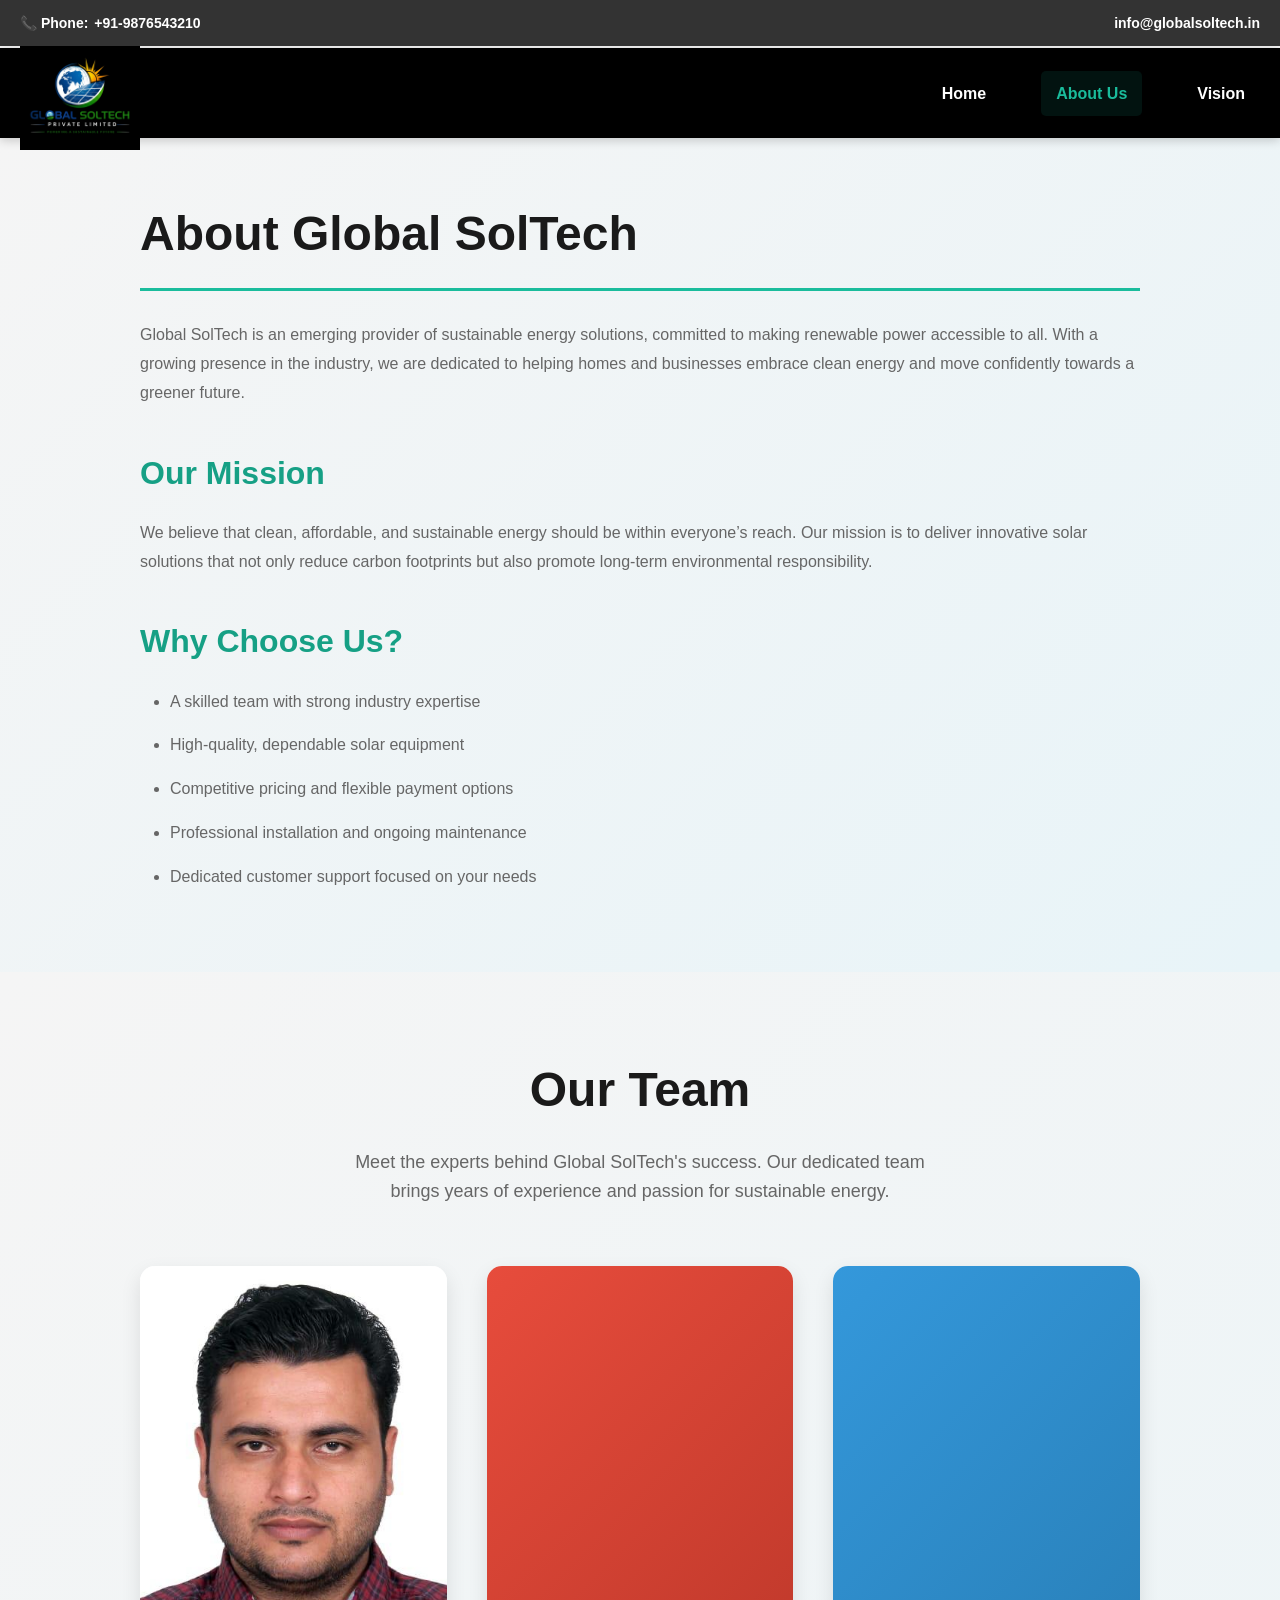
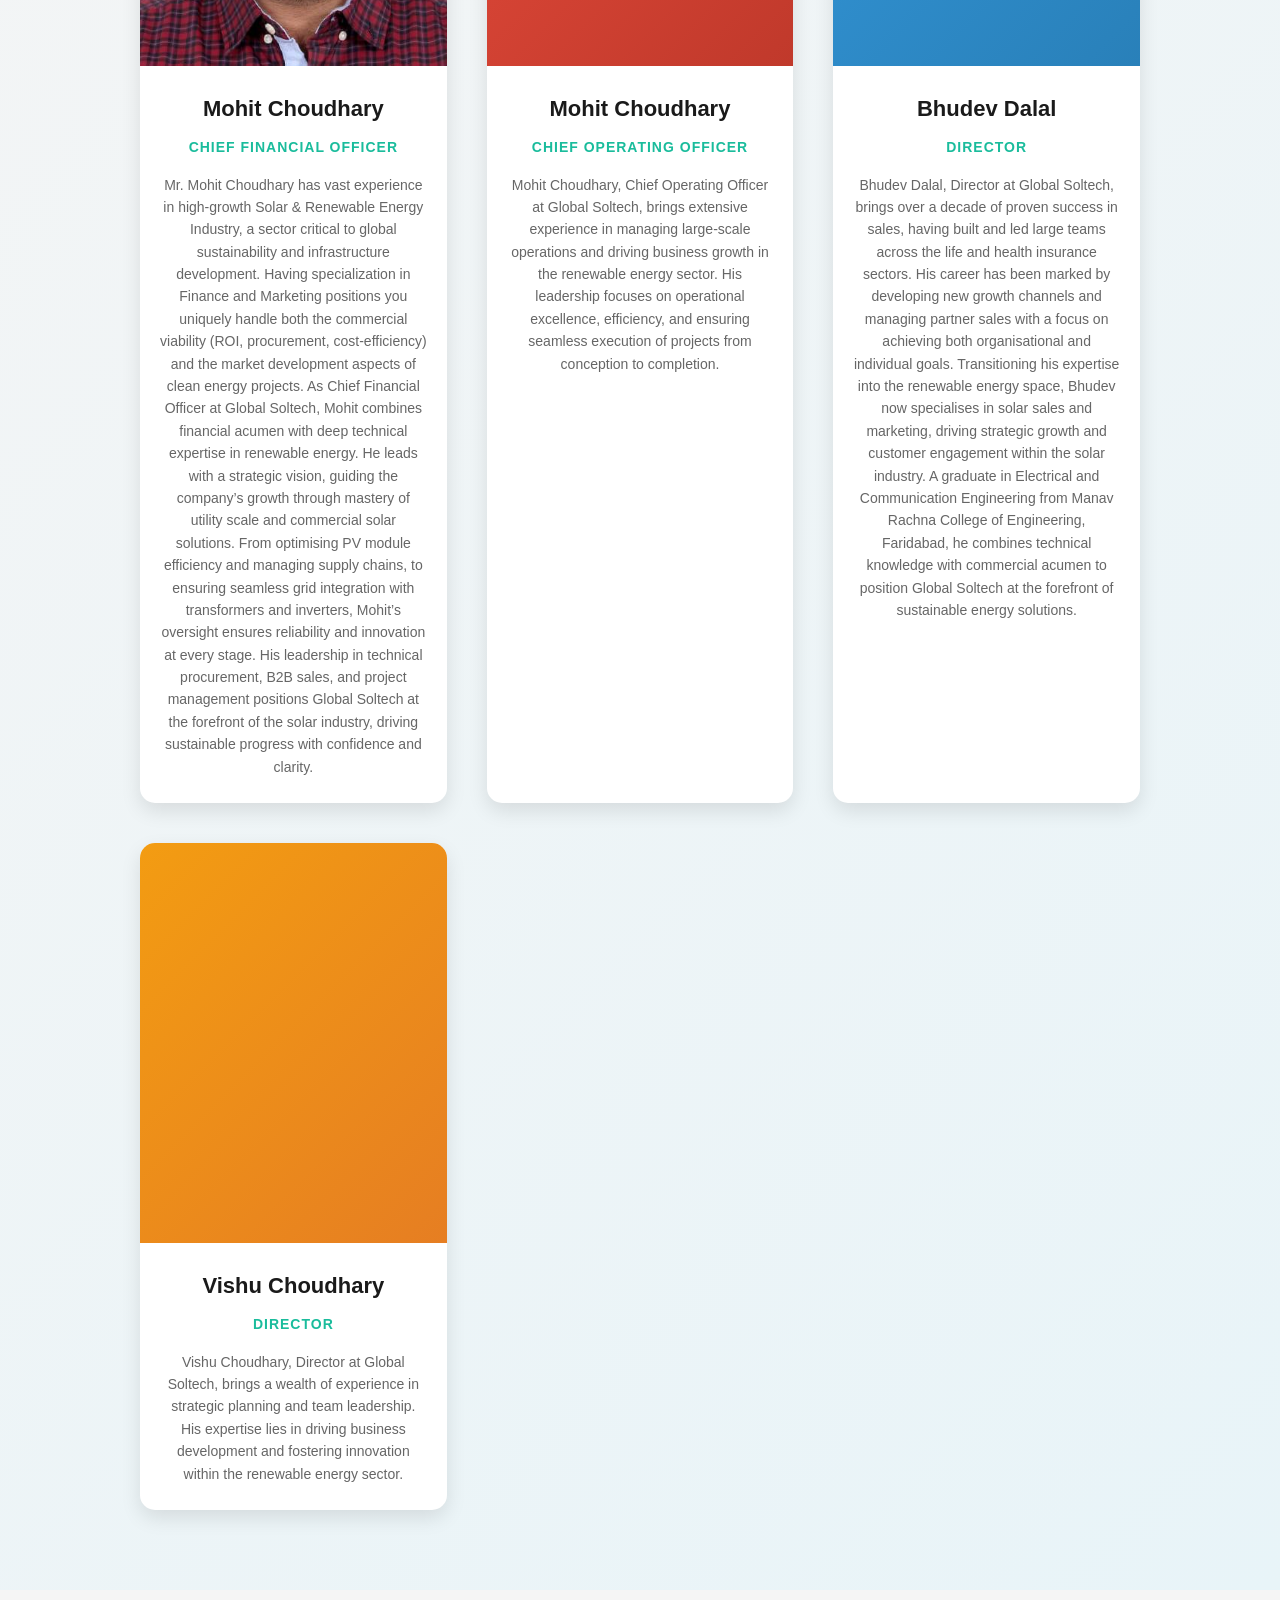
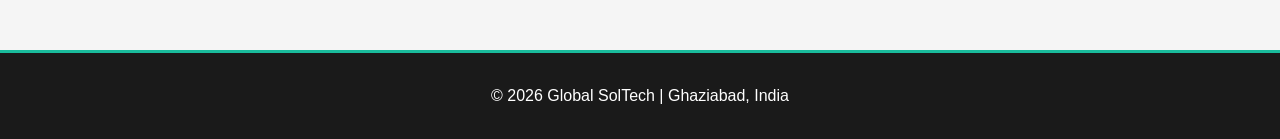
==== about.html @ dafcf991 "new project" ====
<!DOCTYPE html>
<html lang="en">
<head>
  <meta charset="UTF-8">
  <meta name="viewport" content="width=device-width, initial-scale=1.0">
  <title>About Us - Global SolTech</title>
  <link rel="stylesheet" href="style.css">
</head>
<body>
  <div class="top-bar">
    <div class="top-bar-container">
      <div class="top-bar-left">
        <span>📞 Phone: <a href="tel:+919876543210">+91-9876543210</a></span>
      </div>
      <div class="top-bar-right">
        <span><a href="mailto:info@globalsoltech.in">info@globalsoltech.in</a></span>
      </div>
    </div>
  </div>

  <header>
    <div class="header-container">
      <div class="logo">
        <img src="assets/logo.svg" alt="Global SolTech Logo">
      </div>
      <nav>
        <a href="index.html">Home</a>
        <div class="nav-dropdown">
          <a href="about.html" class="active">About Us</a>
          <div class="dropdown-menu">
            <a href="#our-team">Our Team</a>
          </div>
        </div>
        <a href="vision.html">Vision</a>
      </nav>
    </div>
  </header>

  <section class="content-section">
    <div class="container">
      <h1>About Global SolTech</h1>
      <p>Global SolTech is an emerging provider of sustainable energy solutions, committed to making renewable power accessible to all. With a growing presence in the industry, we are dedicated to helping homes and businesses embrace clean energy and move confidently towards a greener future.</p>
      
      <h2>Our Mission</h2>
      <p>We believe that clean, affordable, and sustainable energy should be within everyone’s reach. Our mission is to deliver innovative solar solutions that not only reduce carbon footprints but also promote long‑term environmental responsibility.</p>
      
      <h2>Why Choose Us?</h2>
      <ul>
        <li>A skilled team with strong industry expertise</li>
        <li>High‑quality, dependable solar equipment</li>
        <li>Competitive pricing and flexible payment options</li>
        <li>Professional installation and ongoing maintenance</li>
        <li>Dedicated customer support focused on your needs</li>
      </ul>
    </div>
  </section>

  <section class="team-section" id="our-team">
    <div class="container">
      <h1>Our Team</h1>
      <p class="team-intro">Meet the experts behind Global SolTech's success. Our dedicated team brings years of experience and passion for sustainable energy.</p>
      
      <div class="team-grid">
        <div class="team-card">
          <div class="team-image" style="background-image: url('assets/mohit.jpeg');"></div>
          <h3>Mohit Choudhary</h3>
          <p class="title">Chief Financial Officer</p>
          <p class="description">Mr. Mohit Choudhary has vast experience in high-growth Solar & Renewable Energy Industry, 
            a sector critical to global sustainability and infrastructure development. Having specialization in Finance and Marketing positions you uniquely handle both the commercial viability (ROI, procurement, cost-efficiency) and the market development aspects of clean energy projects. 
            As Chief Financial Officer at Global Soltech, Mohit combines financial acumen with deep technical expertise in renewable energy. He leads with a strategic vision, guiding the company’s growth through mastery of utility scale and commercial solar solutions. From optimising PV module efficiency and managing supply chains, to ensuring seamless grid integration with transformers and inverters, Mohit’s oversight ensures reliability and innovation at every stage. His leadership in technical procurement, B2B sales, and project management positions Global Soltech at the forefront of the solar industry, driving sustainable progress with confidence and clarity.</p>
        </div>

        <div class="team-card">
          <div class="team-image" style="background: linear-gradient(135deg, #e74c3c 0%, #c0392b 100%);"></div>
          <h3>Mohit Choudhary</h3>
          <p class="title">Chief Operating Officer</p>
          <p class="description">Mohit Choudhary, Chief Operating Officer at Global Soltech, brings extensive experience in managing large-scale operations and driving business growth in the renewable energy sector. His leadership focuses on operational excellence, efficiency, and ensuring seamless execution of projects from conception to completion.</p>
        </div>

        <div class="team-card">
          <div class="team-image" style="background: linear-gradient(135deg, #3498db 0%, #2980b9 100%);"></div>
          <h3>Bhudev Dalal</h3>
          <p class="title">Director</p>
          <p class="description">Bhudev Dalal, Director at Global Soltech, brings over a decade of proven success in sales, having built and led large teams across the life and health insurance sectors. His career has been marked by developing new growth channels and managing partner sales with a focus on achieving both organisational and individual goals. Transitioning his expertise into the renewable energy space, Bhudev now specialises in solar sales and marketing, driving strategic growth and customer engagement within the solar industry. A graduate in Electrical and Communication Engineering from Manav Rachna College of Engineering, Faridabad, he combines technical knowledge with commercial acumen to position Global Soltech at the forefront of sustainable energy solutions.</p>
        </div>


        <div class="team-card">
          <div class="team-image" style="background: linear-gradient(135deg, #f39c12 0%, #e67e22 100%);"></div>
          <h3>Vishu Choudhary</h3>
          <p class="title">Director</p>
          <p class="description">Vishu Choudhary, Director at Global Soltech, brings a wealth of experience in strategic planning and team leadership. His expertise lies in driving business development and fostering innovation within the renewable energy sector.</p>
        </div>

        <!-- <div class="team-card">
          <div class="team-image" style="background: linear-gradient(135deg, #9b59b6 0%, #8e44ad 100%);"></div>
          <h3>Vikram Reddy</h3>
          <p class="title">Installation Manager</p>
          <p class="description">Vikram oversees all installation projects with meticulous attention to detail and safety.</p>
        </div>

        <div class="team-card">
          <div class="team-image" style="background: linear-gradient(135deg, #1abc9c 0%, #16a085 100%);"></div>
          <h3>Anjali Desai</h3>
          <p class="title">Senior Sales Executive</p>
          <p class="description">Anjali helps customers find the perfect solar solutions tailored to their needs.</p>
        </div> -->
      </div>
    </div>
  </section>

  <footer>
    <p>© 2026 Global SolTech | Ghaziabad, India</p>
  </footer>
</body>
</html>
---- style.css ----
* {
  margin: 0;
  padding: 0;
  box-sizing: border-box;
}

:root {
  --primary-color: #1abc9c;
  --secondary-color: #16a085;
  --dark-bg: #1a1a1a;
  --light-text: #ffffff;
  --gray-text: #666666;
}

body {
  font-family: 'Segoe UI', Tahoma, Geneva, Verdana, sans-serif;
  line-height: 1.6;
  color: var(--gray-text);
  background: #f5f5f5;
}

/* ===== TOP BAR ===== */
.top-bar {
  background: #333333;
  padding: 12px 0;
  position: sticky;
  top: 0;
  z-index: 1001;
}

.top-bar-container {
  max-width: 1500px;
  margin: 0 auto;
  padding: 0 20px;
  display: flex;
  justify-content: space-between;
  align-items: center;
}

.top-bar-left,
.top-bar-right {
  color: white;
  font-weight: 600;
  font-size: 14px;
}

.top-bar-left span,
.top-bar-right span {
  display: flex;
  align-items: center;
  gap: 6px;
}

.top-bar a {
  color: white;
  text-decoration: none;
  font-weight: 700;
  transition: all 0.3s ease;
}

.top-bar a:hover {
  color: var(--primary-color);
}

/* ===== HEADER & NAVIGATION ===== */
header {
  background: black;
  padding: 10px 0;
  position: sticky;
  top: 48px;
  z-index: 1000;
  box-shadow: 0 2px 10px rgba(0, 0, 0, 0.2);
}

.header-container {
  max-width: 1500px;
  margin: 0 auto;
  display: flex;
  justify-content: space-between;
  align-items: center;
  padding: 0 20px;
  height: 70px;
  gap: 40px;
}

.logo img {
  height: 120px;
  width: auto;
  margin: -15px 0;
}

nav {
  display: flex;
  gap: 40px;
  align-items: center;
}

nav a {
  color: var(--light-text);
  text-decoration: none;
  font-weight: 600;
  font-size: 16px;
  transition: all 0.3s ease;
  padding: 10px 15px;
  border-radius: 5px;
}

nav a:hover,
nav a.active {
  color: var(--primary-color);
  background: rgba(26, 188, 156, 0.1);
}

.nav-dropdown {
  position: relative;
  display: inline-block;
}

.nav-dropdown > a {
  display: inline-block;
  margin: 0;
}

.dropdown-menu {
  display: none;
  position: absolute;
  background-color: var(--dark-bg);
  min-width: 200px;
  box-shadow: 0 8px 16px rgba(0, 0, 0, 0.2);
  padding: 12px 0;
  z-index: 1;
  top: 100%;
  left: 0;
  border-radius: 5px;
  margin-top: 5px;
}

.nav-dropdown:hover .dropdown-menu {
  display: block;
}

.dropdown-menu a {
  color: var(--light-text);
  padding: 12px 20px;
  text-decoration: none;
  display: block;
  transition: all 0.3s ease;
  font-weight: 600;
  font-size: 14px;
}

.dropdown-menu a:hover {
  color: var(--primary-color);
  background: rgba(26, 188, 156, 0.1);
  padding-left: 30px;
}

/* ===== HERO SECTION ===== */
.hero {
  position: relative;
  height: 100vh;
  overflow: hidden;
  display: flex;
  align-items: flex-start;
  justify-content: center;
  padding-top: 80px;
}

.banner-image {
  position: absolute;
  top: 0;
  left: 0;
  width: 100%;
  height: 100%;
  object-fit: cover;
  z-index: 1;
}

.hero-secondary .banner-image {
  position: relative;
  padding-top: 0;
  width: 100%;
  height: auto;
  z-index: 1;
}

.hero::before {
  content: '';
  position: absolute;
  top: 0;
  left: 0;
  width: 100%;
  height: 100%;
  background: rgba(0, 0, 0, 0.4);
  z-index: 2;
}

/* .hero-secondary::before {
  background: none;
  z-index: -1;
}

.hero-secondary {
  height: auto;
  padding: 0;
  align-items: stretch;
} */

.hero-content {
  position: relative;
  z-index: 3;
  text-align: center;
  color: #1abc9c;
  max-width: 1000px;
  padding: 20px;
  opacity: 0;
  transition: opacity 0.8s ease;
}

.hero-content.visible {
  opacity: 1;
}

.hero-content h1 {
  font-size: 72px;
  font-weight: 800;
  margin-bottom: 20px;
  line-height: 1.2;
  color: whitesmoke;
  text-shadow: 2px 2px 4px rgba(0, 0, 0, 0.5);
  animation: fadeInDown 1s ease;
}

.hero-content p {
  font-size: 24px;
  margin-bottom: 30px;
  color: whitesmoke;
  text-shadow: 1px 1px 2px rgba(0, 0, 0, 0.5);
  animation: fadeInUp 1s ease 0.3s both;
}

@keyframes fadeInDown {
  from {
    opacity: 0;
    transform: translateY(-30px);
  }
  to {
    opacity: 1;
    transform: translateY(0);
  }
}

@keyframes fadeInUp {
  from {
    opacity: 0;
    transform: translateY(30px);
  }
  to {
    opacity: 1;
    transform: translateY(0);
  }
}

.services-container {
  display: flex;
  justify-content: center;
  align-items: stretch;
  gap: 30px;
  margin-top: 50px;
  margin-bottom: 30px;
  flex-wrap: wrap;
}

.service-card {
  background: rgba(255, 255, 255, 0.95);
  border-radius: 15px;
  padding: 40px 30px;
  width: 280px;
  text-align: center;
  box-shadow: 0 8px 25px rgba(0, 0, 0, 0.2);
  transition: all 0.4s cubic-bezier(0.4, 0, 0.2, 1);
  opacity: 0;
  animation: slideUp 0.8s ease forwards;
  border: 2px solid transparent;
  position: relative;
  overflow: hidden;
}

.service-card::before {
  content: '';
  position: absolute;
  top: 0;
  left: -100%;
  width: 100%;
  height: 100%;
  background: linear-gradient(90deg, transparent, rgba(26, 188, 156, 0.2), transparent);
  transition: left 0.6s ease;
}

.service-card:hover {
  transform: translateY(-15px) scale(1.05);
  box-shadow: 0 15px 40px rgba(26, 188, 156, 0.3);
  border-color: var(--primary-color);
}

.service-card:hover::before {
  left: 100%;
}

.service-card:nth-child(1) {
  animation-delay: 0.6s;
}

.service-card:nth-child(2) {
  animation-delay: 1.1s;
}

.service-card:nth-child(3) {
  animation-delay: 1.6s;
}

.service-icon {
  font-size: 60px;
  margin-bottom: 20px;
  display: inline-block;
  animation: bounce 2s infinite;
}

.service-card:nth-child(1) .service-icon {
  animation-delay: 0s;
}

.service-card:nth-child(2) .service-icon {
  animation-delay: 0.2s;
}

.service-card:nth-child(3) .service-icon {
  animation-delay: 0.4s;
}

.service-card h3 {
  color: var(--dark-bg);
  font-size: 20px;
  font-weight: 700;
  margin-bottom: 15px;
  transition: color 0.3s ease;
}

.service-card:hover h3 {
  color: var(--primary-color);
}

.service-card p {
  color: var(--gray-text);
  font-size: 14px;
  line-height: 1.6;
  margin: 0;
}

@keyframes slideUp {
  from {
    opacity: 0;
    transform: translateY(50px);
  }
  to {
    opacity: 1;
    transform: translateY(0);
  }
}

@keyframes bounce {
  0%, 100% {
    transform: translateY(0);
  }
  50% {
    transform: translateY(-15px);
  }
}

/* ===== CONTENT SECTION ===== */
.content-section {
  min-height: calc(100vh - 100px);
  padding: 60px 20px;
  background: linear-gradient(135deg, #f5f5f5 0%, #e8f4f8 100%);
}

.container {
  max-width: 1000px;
  margin: 0 auto;
}

.content-section h1 {
  color: var(--dark-bg);
  font-size: 48px;
  margin-bottom: 30px;
  border-bottom: 3px solid var(--primary-color);
  padding-bottom: 15px;
}

.content-section h2 {
  color: var(--secondary-color);
  font-size: 32px;
  margin-top: 40px;
  margin-bottom: 20px;
}

.content-section p {
  font-size: 16px;
  line-height: 1.8;
  margin-bottom: 15px;
  color: var(--gray-text);
}

.content-section ul {
  margin: 20px 0 20px 30px;
}

.content-section li {
  margin: 15px 0;
  font-size: 16px;
  line-height: 1.8;
  color: var(--gray-text);
}

.content-section strong {
  color: var(--secondary-color);
}

/* ===== FOOTER ===== */
footer {
  background: var(--dark-bg);
  color: var(--light-text);
  text-align: center;
  padding: 30px 20px;
  margin-top: 60px;
  border-top: 3px solid var(--primary-color);
}

footer p {
  color: var(--light-text);
  margin: 0;
}

/* ===== TEAM SECTION ===== */
.team-section {
  background: linear-gradient(135deg, #f5f5f5 0%, #e8f4f8 100%);
  padding: 80px 20px;
  min-height: auto;
}

.team-section h1 {
  text-align: center;
  font-size: 48px;
  color: var(--dark-bg);
  margin-bottom: 20px;
  font-weight: 800;
}

.team-intro {
  text-align: center;
  font-size: 18px;
  color: var(--gray-text);
  margin-bottom: 60px;
  max-width: 600px;
  margin-left: auto;
  margin-right: auto;
}

.team-grid {
  display: grid;
  grid-template-columns: repeat(auto-fit, minmax(300px, 1fr));
  gap: 40px;
  max-width: 1200px;
  margin: 0 auto;
}

.team-card {
  background: white;
  border-radius: 15px;
  overflow: hidden;
  box-shadow: 0 8px 20px rgba(0, 0, 0, 0.1);
  transition: all 0.3s ease;
  text-align: center;
}

.team-card:hover {
  transform: translateY(-10px);
  box-shadow: 0 15px 30px rgba(0, 0, 0, 0.2);
}

.team-image {
  width: 100%;
  height: 400px;
  background-size: cover;
  background-position: center;
  background-repeat: no-repeat;
}

.team-card h3 {
  color: var(--dark-bg);
  font-size: 22px;
  margin-top: 25px;
  margin-bottom: 10px;
  font-weight: 700;
}

.team-card .title {
  color: var(--primary-color);
  font-weight: 600;
  font-size: 14px;
  text-transform: uppercase;
  letter-spacing: 1px;
  margin-bottom: 15px;
}

.team-card .description {
  color: var(--gray-text);
  font-size: 14px;
  line-height: 1.6;
  padding: 0 20px 25px 20px;
}

/* ===== RESPONSIVE DESIGN ===== */
@media (max-width: 768px) {
  .header-container {
    flex-direction: column;
    gap: 20px;
  }

  nav {
    flex-direction: column;
    gap: 10px;
    width: 100%;
    justify-content: center;
  }

  nav a {
    display: inline-block;
    width: 100%;
    text-align: center;
  }

  .hero-content h1 {
    font-size: 42px;
  }

  .hero-content p {
    font-size: 18px;
  }

  .content-section h1 {
    font-size: 36px;
  }

  .content-section h2 {
    font-size: 24px;
  }
}

@media (max-width: 480px) {
  .hero-content h1 {
    font-size: 32px;
  }

  .hero-content p {
    font-size: 14px;
  }

  nav {
    gap: 5px;
  }

  nav a {
    font-size: 14px;
    padding: 8px 10px;
  }

  .team-section h1 {
    font-size: 36px;
  }

  .team-grid {
    grid-template-columns: 1fr;
    gap: 20px;
  }

  .dropdown-menu {
    position: static;
    display: none;
    box-shadow: none;
    background-color: rgba(26, 188, 156, 0.1);
  }

  .nav-dropdown:hover .dropdown-menu {
    display: block;
  }
}
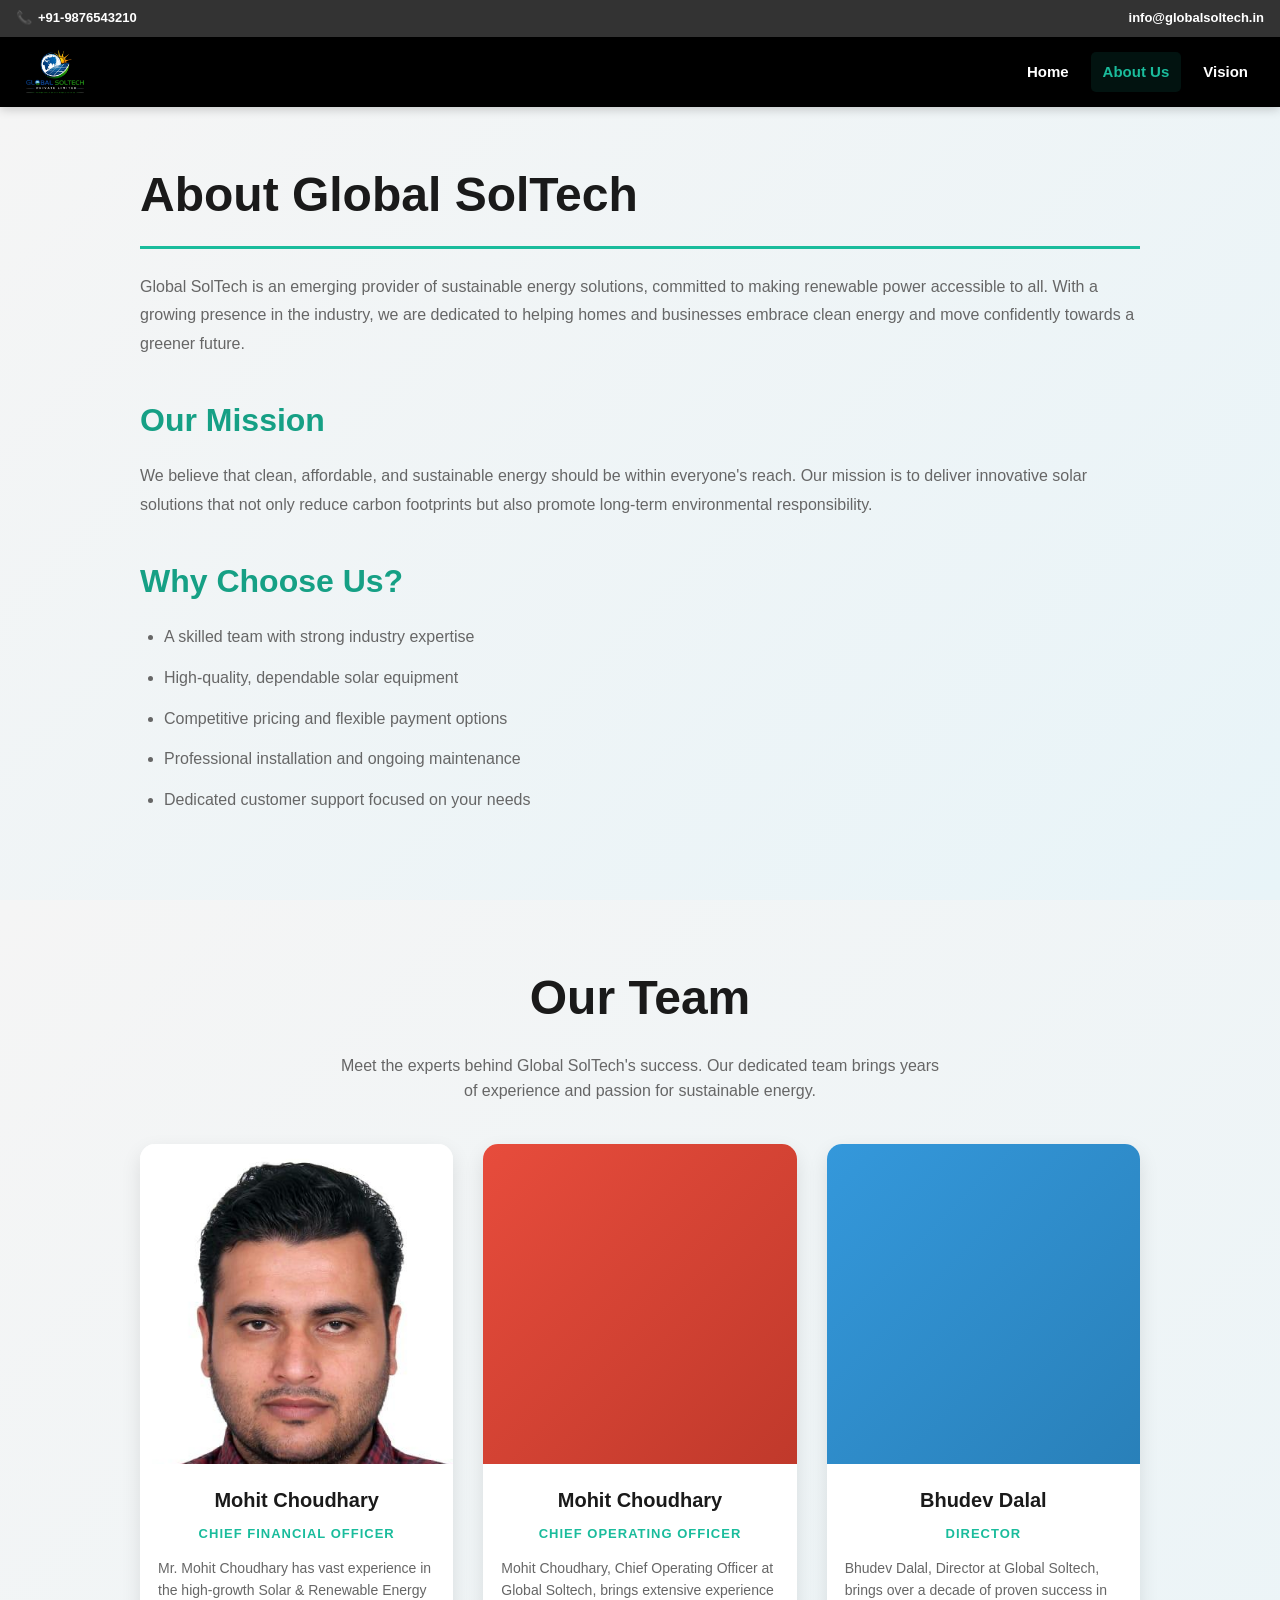
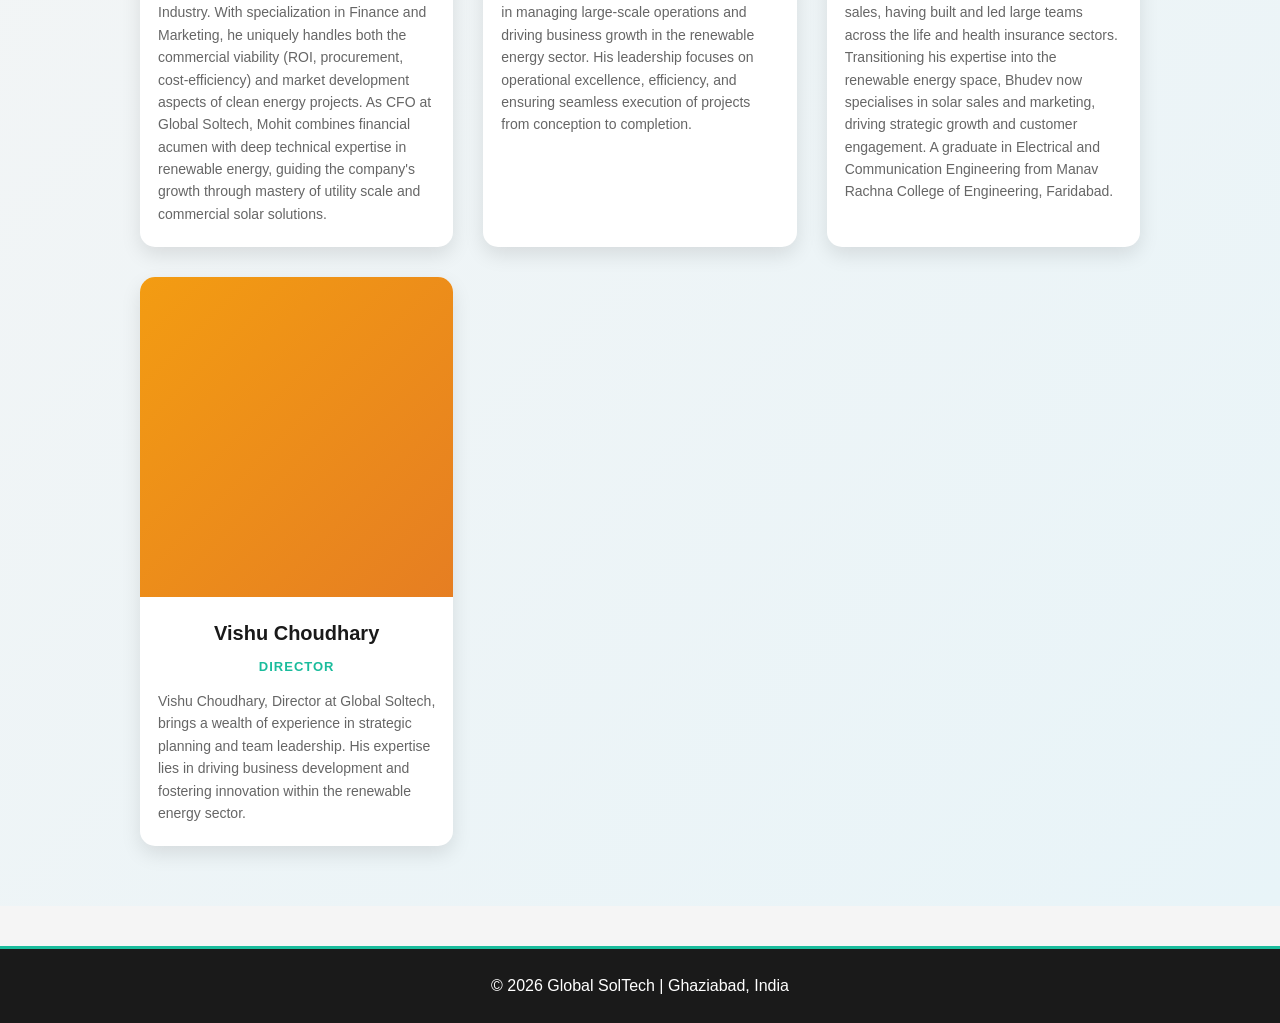
==== commit e594ba24: "css modification" ====
--- a/about.html
+++ b/about.html
@@ -10,7 +10,7 @@
   <div class="top-bar">
     <div class="top-bar-container">
       <div class="top-bar-left">
-        <span>📞 Phone: <a href="tel:+919876543210">+91-9876543210</a></span>
+        <span>📞 <a href="tel:+919876543210">+91-9876543210</a></span>
       </div>
       <div class="top-bar-right">
         <span><a href="mailto:info@globalsoltech.in">info@globalsoltech.in</a></span>
@@ -23,7 +23,10 @@
       <div class="logo">
         <img src="assets/logo.svg" alt="Global SolTech Logo">
       </div>
-      <nav>
+      <button class="hamburger" id="hamburger" aria-label="Open menu">
+        <span></span><span></span><span></span>
+      </button>
+      <nav id="mainNav">
         <a href="index.html">Home</a>
         <div class="nav-dropdown">
           <a href="about.html" class="active">About Us</a>
@@ -35,6 +38,7 @@
       </nav>
     </div>
   </header>
+  <div class="mobile-nav-overlay" id="navOverlay"></div>
 
   <section class="content-section">
     <div class="container">
@@ -42,7 +46,7 @@
       <p>Global SolTech is an emerging provider of sustainable energy solutions, committed to making renewable power accessible to all. With a growing presence in the industry, we are dedicated to helping homes and businesses embrace clean energy and move confidently towards a greener future.</p>
       
       <h2>Our Mission</h2>
-      <p>We believe that clean, affordable, and sustainable energy should be within everyone’s reach. Our mission is to deliver innovative solar solutions that not only reduce carbon footprints but also promote long‑term environmental responsibility.</p>
+      <p>We believe that clean, affordable, and sustainable energy should be within everyone's reach. Our mission is to deliver innovative solar solutions that not only reduce carbon footprints but also promote long‑term environmental responsibility.</p>
       
       <h2>Why Choose Us?</h2>
       <ul>
@@ -65,9 +69,7 @@
           <div class="team-image" style="background-image: url('assets/mohit.jpeg');"></div>
           <h3>Mohit Choudhary</h3>
           <p class="title">Chief Financial Officer</p>
-          <p class="description">Mr. Mohit Choudhary has vast experience in high-growth Solar & Renewable Energy Industry, 
-            a sector critical to global sustainability and infrastructure development. Having specialization in Finance and Marketing positions you uniquely handle both the commercial viability (ROI, procurement, cost-efficiency) and the market development aspects of clean energy projects. 
-            As Chief Financial Officer at Global Soltech, Mohit combines financial acumen with deep technical expertise in renewable energy. He leads with a strategic vision, guiding the company’s growth through mastery of utility scale and commercial solar solutions. From optimising PV module efficiency and managing supply chains, to ensuring seamless grid integration with transformers and inverters, Mohit’s oversight ensures reliability and innovation at every stage. His leadership in technical procurement, B2B sales, and project management positions Global Soltech at the forefront of the solar industry, driving sustainable progress with confidence and clarity.</p>
+          <p class="description">Mr. Mohit Choudhary has vast experience in the high-growth Solar & Renewable Energy Industry. With specialization in Finance and Marketing, he uniquely handles both the commercial viability (ROI, procurement, cost-efficiency) and market development aspects of clean energy projects. As CFO at Global Soltech, Mohit combines financial acumen with deep technical expertise in renewable energy, guiding the company's growth through mastery of utility scale and commercial solar solutions.</p>
         </div>
 
         <div class="team-card">
@@ -81,9 +83,8 @@
           <div class="team-image" style="background: linear-gradient(135deg, #3498db 0%, #2980b9 100%);"></div>
           <h3>Bhudev Dalal</h3>
           <p class="title">Director</p>
-          <p class="description">Bhudev Dalal, Director at Global Soltech, brings over a decade of proven success in sales, having built and led large teams across the life and health insurance sectors. His career has been marked by developing new growth channels and managing partner sales with a focus on achieving both organisational and individual goals. Transitioning his expertise into the renewable energy space, Bhudev now specialises in solar sales and marketing, driving strategic growth and customer engagement within the solar industry. A graduate in Electrical and Communication Engineering from Manav Rachna College of Engineering, Faridabad, he combines technical knowledge with commercial acumen to position Global Soltech at the forefront of sustainable energy solutions.</p>
+          <p class="description">Bhudev Dalal, Director at Global Soltech, brings over a decade of proven success in sales, having built and led large teams across the life and health insurance sectors. Transitioning his expertise into the renewable energy space, Bhudev now specialises in solar sales and marketing, driving strategic growth and customer engagement. A graduate in Electrical and Communication Engineering from Manav Rachna College of Engineering, Faridabad.</p>
         </div>
-
 
         <div class="team-card">
           <div class="team-image" style="background: linear-gradient(135deg, #f39c12 0%, #e67e22 100%);"></div>
@@ -91,20 +92,6 @@
           <p class="title">Director</p>
           <p class="description">Vishu Choudhary, Director at Global Soltech, brings a wealth of experience in strategic planning and team leadership. His expertise lies in driving business development and fostering innovation within the renewable energy sector.</p>
         </div>
-
-        <!-- <div class="team-card">
-          <div class="team-image" style="background: linear-gradient(135deg, #9b59b6 0%, #8e44ad 100%);"></div>
-          <h3>Vikram Reddy</h3>
-          <p class="title">Installation Manager</p>
-          <p class="description">Vikram oversees all installation projects with meticulous attention to detail and safety.</p>
-        </div>
-
-        <div class="team-card">
-          <div class="team-image" style="background: linear-gradient(135deg, #1abc9c 0%, #16a085 100%);"></div>
-          <h3>Anjali Desai</h3>
-          <p class="title">Senior Sales Executive</p>
-          <p class="description">Anjali helps customers find the perfect solar solutions tailored to their needs.</p>
-        </div> -->
       </div>
     </div>
   </section>
@@ -112,5 +99,22 @@
   <footer>
     <p>© 2026 Global SolTech | Ghaziabad, India</p>
   </footer>
+
+  <script>
+    const hamburger = document.getElementById('hamburger');
+    const mainNav = document.getElementById('mainNav');
+    const navOverlay = document.getElementById('navOverlay');
+
+    function toggleNav(open) {
+      hamburger.classList.toggle('open', open);
+      mainNav.classList.toggle('open', open);
+      navOverlay.classList.toggle('open', open);
+      document.body.style.overflow = open ? 'hidden' : '';
+    }
+
+    hamburger.addEventListener('click', () => toggleNav(!mainNav.classList.contains('open')));
+    navOverlay.addEventListener('click', () => toggleNav(false));
+    mainNav.querySelectorAll('a').forEach(a => a.addEventListener('click', () => toggleNav(false)));
+  </script>
 </body>
-</html>+</html>
--- a/style.css
+++ b/style.css
@@ -22,7 +22,7 @@
 /* ===== TOP BAR ===== */
 .top-bar {
   background: #333333;
-  padding: 12px 0;
+  padding: 8px 0;
   position: sticky;
   top: 0;
   z-index: 1001;
@@ -31,17 +31,18 @@
 .top-bar-container {
   max-width: 1500px;
   margin: 0 auto;
-  padding: 0 20px;
+  padding: 0 16px;
   display: flex;
   justify-content: space-between;
   align-items: center;
+  gap: 8px;
 }
 
 .top-bar-left,
 .top-bar-right {
   color: white;
   font-weight: 600;
-  font-size: 14px;
+  font-size: 13px;
 }
 
 .top-bar-left span,
@@ -65,9 +66,8 @@
 /* ===== HEADER & NAVIGATION ===== */
 header {
   background: black;
-  padding: 10px 0;
   position: sticky;
-  top: 48px;
+  top: 30px;
   z-index: 1000;
   box-shadow: 0 2px 10px rgba(0, 0, 0, 0.2);
 }
@@ -80,18 +80,52 @@
   align-items: center;
   padding: 0 20px;
   height: 70px;
-  gap: 40px;
+  gap: 20px;
+  position: relative;
 }
 
 .logo img {
-  height: 120px;
+  height: 70px;
   width: auto;
-  margin: -15px 0;
-}
-
+}
+
+/* ===== HAMBURGER MENU ===== */
+.hamburger {
+  display: none;
+  flex-direction: column;
+  justify-content: center;
+  gap: 5px;
+  background: none;
+  border: none;
+  cursor: pointer;
+  padding: 8px;
+  z-index: 1010;
+  flex-shrink: 0;
+}
+
+.hamburger span {
+  display: block;
+  width: 24px;
+  height: 2px;
+  background: white;
+  border-radius: 2px;
+  transition: all 0.3s ease;
+}
+
+.hamburger.open span:nth-child(1) {
+  transform: translateY(7px) rotate(45deg);
+}
+.hamburger.open span:nth-child(2) {
+  opacity: 0;
+}
+.hamburger.open span:nth-child(3) {
+  transform: translateY(-7px) rotate(-45deg);
+}
+
+/* ===== NAV ===== */
 nav {
   display: flex;
-  gap: 40px;
+  gap: 10px;
   align-items: center;
 }
 
@@ -99,10 +133,11 @@
   color: var(--light-text);
   text-decoration: none;
   font-weight: 600;
-  font-size: 16px;
+  font-size: 15px;
   transition: all 0.3s ease;
-  padding: 10px 15px;
+  padding: 8px 12px;
   border-radius: 5px;
+  white-space: nowrap;
 }
 
 nav a:hover,
@@ -125,9 +160,9 @@
   display: none;
   position: absolute;
   background-color: var(--dark-bg);
-  min-width: 200px;
+  min-width: 180px;
   box-shadow: 0 8px 16px rgba(0, 0, 0, 0.2);
-  padding: 12px 0;
+  padding: 10px 0;
   z-index: 1;
   top: 100%;
   left: 0;
@@ -141,7 +176,7 @@
 
 .dropdown-menu a {
   color: var(--light-text);
-  padding: 12px 20px;
+  padding: 10px 20px;
   text-decoration: none;
   display: block;
   transition: all 0.3s ease;
@@ -152,18 +187,32 @@
 .dropdown-menu a:hover {
   color: var(--primary-color);
   background: rgba(26, 188, 156, 0.1);
-  padding-left: 30px;
+  padding-left: 28px;
+}
+
+/* ===== MOBILE NAV OVERLAY ===== */
+.mobile-nav-overlay {
+  display: none;
+  position: fixed;
+  inset: 0;
+  background: rgba(0,0,0,0.5);
+  z-index: 1005;
+}
+
+.mobile-nav-overlay.open {
+  display: block;
 }
 
 /* ===== HERO SECTION ===== */
 .hero {
   position: relative;
   height: 100vh;
+  min-height: 500px;
   overflow: hidden;
   display: flex;
   align-items: flex-start;
   justify-content: center;
-  padding-top: 80px;
+  padding-top: 60px;
 }
 
 .banner-image {
@@ -176,14 +225,6 @@
   z-index: 1;
 }
 
-.hero-secondary .banner-image {
-  position: relative;
-  padding-top: 0;
-  width: 100%;
-  height: auto;
-  z-index: 1;
-}
-
 .hero::before {
   content: '';
   position: absolute;
@@ -191,20 +232,9 @@
   left: 0;
   width: 100%;
   height: 100%;
-  background: rgba(0, 0, 0, 0.4);
+  background: rgba(0, 0, 0, 0.45);
   z-index: 2;
 }
-
-/* .hero-secondary::before {
-  background: none;
-  z-index: -1;
-}
-
-.hero-secondary {
-  height: auto;
-  padding: 0;
-  align-items: stretch;
-} */
 
 .hero-content {
   position: relative;
@@ -212,9 +242,10 @@
   text-align: center;
   color: #1abc9c;
   max-width: 1000px;
-  padding: 20px;
+  padding: 20px 16px;
   opacity: 0;
   transition: opacity 0.8s ease;
+  width: 100%;
 }
 
 .hero-content.visible {
@@ -222,9 +253,9 @@
 }
 
 .hero-content h1 {
-  font-size: 72px;
+  font-size: clamp(28px, 6vw, 72px);
   font-weight: 800;
-  margin-bottom: 20px;
+  margin-bottom: 14px;
   line-height: 1.2;
   color: whitesmoke;
   text-shadow: 2px 2px 4px rgba(0, 0, 0, 0.5);
@@ -232,50 +263,38 @@
 }
 
 .hero-content p {
-  font-size: 24px;
-  margin-bottom: 30px;
+  font-size: clamp(15px, 2.5vw, 24px);
+  margin-bottom: 20px;
   color: whitesmoke;
   text-shadow: 1px 1px 2px rgba(0, 0, 0, 0.5);
   animation: fadeInUp 1s ease 0.3s both;
 }
 
 @keyframes fadeInDown {
-  from {
-    opacity: 0;
-    transform: translateY(-30px);
-  }
-  to {
-    opacity: 1;
-    transform: translateY(0);
-  }
+  from { opacity: 0; transform: translateY(-30px); }
+  to { opacity: 1; transform: translateY(0); }
 }
 
 @keyframes fadeInUp {
-  from {
-    opacity: 0;
-    transform: translateY(30px);
-  }
-  to {
-    opacity: 1;
-    transform: translateY(0);
-  }
+  from { opacity: 0; transform: translateY(30px); }
+  to { opacity: 1; transform: translateY(0); }
 }
 
 .services-container {
   display: flex;
   justify-content: center;
   align-items: stretch;
-  gap: 30px;
-  margin-top: 50px;
-  margin-bottom: 30px;
+  gap: 16px;
+  margin-top: 30px;
+  margin-bottom: 20px;
   flex-wrap: wrap;
 }
 
 .service-card {
   background: rgba(255, 255, 255, 0.95);
   border-radius: 15px;
-  padding: 40px 30px;
-  width: 280px;
+  padding: 28px 20px;
+  width: 240px;
   text-align: center;
   box-shadow: 0 8px 25px rgba(0, 0, 0, 0.2);
   transition: all 0.4s cubic-bezier(0.4, 0, 0.2, 1);
@@ -298,89 +317,59 @@
 }
 
 .service-card:hover {
-  transform: translateY(-15px) scale(1.05);
+  transform: translateY(-10px) scale(1.03);
   box-shadow: 0 15px 40px rgba(26, 188, 156, 0.3);
   border-color: var(--primary-color);
 }
 
-.service-card:hover::before {
-  left: 100%;
-}
-
-.service-card:nth-child(1) {
-  animation-delay: 0.6s;
-}
-
-.service-card:nth-child(2) {
-  animation-delay: 1.1s;
-}
-
-.service-card:nth-child(3) {
-  animation-delay: 1.6s;
-}
+.service-card:hover::before { left: 100%; }
+
+.service-card:nth-child(1) { animation-delay: 0.6s; }
+.service-card:nth-child(2) { animation-delay: 1.1s; }
+.service-card:nth-child(3) { animation-delay: 1.6s; }
 
 .service-icon {
-  font-size: 60px;
-  margin-bottom: 20px;
+  font-size: 48px;
+  margin-bottom: 14px;
   display: inline-block;
   animation: bounce 2s infinite;
 }
 
-.service-card:nth-child(1) .service-icon {
-  animation-delay: 0s;
-}
-
-.service-card:nth-child(2) .service-icon {
-  animation-delay: 0.2s;
-}
-
-.service-card:nth-child(3) .service-icon {
-  animation-delay: 0.4s;
-}
+.service-card:nth-child(1) .service-icon { animation-delay: 0s; }
+.service-card:nth-child(2) .service-icon { animation-delay: 0.2s; }
+.service-card:nth-child(3) .service-icon { animation-delay: 0.4s; }
 
 .service-card h3 {
   color: var(--dark-bg);
-  font-size: 20px;
+  font-size: 17px;
   font-weight: 700;
-  margin-bottom: 15px;
+  margin-bottom: 10px;
   transition: color 0.3s ease;
 }
 
-.service-card:hover h3 {
-  color: var(--primary-color);
-}
+.service-card:hover h3 { color: var(--primary-color); }
 
 .service-card p {
   color: var(--gray-text);
-  font-size: 14px;
+  font-size: 13px;
   line-height: 1.6;
   margin: 0;
 }
 
 @keyframes slideUp {
-  from {
-    opacity: 0;
-    transform: translateY(50px);
-  }
-  to {
-    opacity: 1;
-    transform: translateY(0);
-  }
+  from { opacity: 0; transform: translateY(50px); }
+  to { opacity: 1; transform: translateY(0); }
 }
 
 @keyframes bounce {
-  0%, 100% {
-    transform: translateY(0);
-  }
-  50% {
-    transform: translateY(-15px);
-  }
+  0%, 100% { transform: translateY(0); }
+  50% { transform: translateY(-12px); }
 }
 
 /* ===== CONTENT SECTION ===== */
 .content-section {
-  min-height: calc(100vh - 100px);
-  padding: 60px 20px;
+  min-height: calc(100vh - 107px);
+  padding: 50px 20px;
   background: linear-gradient(135deg, #f5f5f5 0%, #e8f4f8 100%);
 }
 
@@ -391,17 +380,17 @@
 
 .content-section h1 {
   color: var(--dark-bg);
-  font-size: 48px;
-  margin-bottom: 30px;
+  font-size: clamp(28px, 5vw, 48px);
+  margin-bottom: 24px;
   border-bottom: 3px solid var(--primary-color);
-  padding-bottom: 15px;
+  padding-bottom: 12px;
 }
 
 .content-section h2 {
   color: var(--secondary-color);
-  font-size: 32px;
-  margin-top: 40px;
-  margin-bottom: 20px;
+  font-size: clamp(20px, 4vw, 32px);
+  margin-top: 36px;
+  margin-bottom: 16px;
 }
 
 .content-section p {
@@ -412,55 +401,49 @@
 }
 
 .content-section ul {
-  margin: 20px 0 20px 30px;
+  margin: 16px 0 16px 24px;
 }
 
 .content-section li {
-  margin: 15px 0;
+  margin: 12px 0;
   font-size: 16px;
   line-height: 1.8;
   color: var(--gray-text);
 }
 
-.content-section strong {
-  color: var(--secondary-color);
-}
+.content-section strong { color: var(--secondary-color); }
 
 /* ===== FOOTER ===== */
 footer {
   background: var(--dark-bg);
   color: var(--light-text);
   text-align: center;
-  padding: 30px 20px;
-  margin-top: 60px;
+  padding: 24px 20px;
+  margin-top: 40px;
   border-top: 3px solid var(--primary-color);
 }
 
-footer p {
-  color: var(--light-text);
-  margin: 0;
-}
+footer p { color: var(--light-text); margin: 0; }
 
 /* ===== TEAM SECTION ===== */
 .team-section {
   background: linear-gradient(135deg, #f5f5f5 0%, #e8f4f8 100%);
-  padding: 80px 20px;
-  min-height: auto;
+  padding: 60px 20px;
 }
 
 .team-section h1 {
   text-align: center;
-  font-size: 48px;
+  font-size: clamp(28px, 5vw, 48px);
   color: var(--dark-bg);
-  margin-bottom: 20px;
+  margin-bottom: 16px;
   font-weight: 800;
 }
 
 .team-intro {
   text-align: center;
-  font-size: 18px;
+  font-size: 16px;
   color: var(--gray-text);
-  margin-bottom: 60px;
+  margin-bottom: 40px;
   max-width: 600px;
   margin-left: auto;
   margin-right: auto;
@@ -468,8 +451,8 @@
 
 .team-grid {
   display: grid;
-  grid-template-columns: repeat(auto-fit, minmax(300px, 1fr));
-  gap: 40px;
+  grid-template-columns: repeat(auto-fit, minmax(280px, 1fr));
+  gap: 30px;
   max-width: 1200px;
   margin: 0 auto;
 }
@@ -484,114 +467,216 @@
 }
 
 .team-card:hover {
-  transform: translateY(-10px);
+  transform: translateY(-8px);
   box-shadow: 0 15px 30px rgba(0, 0, 0, 0.2);
 }
 
 .team-image {
   width: 100%;
-  height: 400px;
+  height: 320px;
   background-size: cover;
-  background-position: center;
+  background-position: center top;
   background-repeat: no-repeat;
 }
 
 .team-card h3 {
   color: var(--dark-bg);
-  font-size: 22px;
-  margin-top: 25px;
-  margin-bottom: 10px;
+  font-size: 20px;
+  margin-top: 20px;
+  margin-bottom: 8px;
   font-weight: 700;
 }
 
 .team-card .title {
   color: var(--primary-color);
   font-weight: 600;
-  font-size: 14px;
+  font-size: 13px;
   text-transform: uppercase;
   letter-spacing: 1px;
-  margin-bottom: 15px;
+  margin-bottom: 12px;
 }
 
 .team-card .description {
   color: var(--gray-text);
   font-size: 14px;
   line-height: 1.6;
-  padding: 0 20px 25px 20px;
-}
-
-/* ===== RESPONSIVE DESIGN ===== */
+  padding: 0 18px 22px 18px;
+  text-align: left;
+}
+
+/* ===== MOBILE NAV DRAWER ===== */
 @media (max-width: 768px) {
+  /* Top bar: stack vertically on very small screens if needed */
+  .top-bar-container {
+    flex-direction: column;
+    gap: 2px;
+    padding: 0 12px;
+    text-align: center;
+  }
+  .top-bar-left,
+  .top-bar-right {
+    font-size: 12px;
+  }
+  .top-bar-left span,
+  .top-bar-right span {
+    justify-content: center;
+  }
+
+  header {
+    top: 54px; /* adjusted for taller top-bar */
+  }
+
   .header-container {
+    height: 60px;
+    padding: 0 12px;
+  }
+
+  .logo img {
+    height: 50px;
+  }
+
+  /* Show hamburger, hide desktop nav */
+  .hamburger {
+    display: flex;
+  }
+
+  nav {
+    position: fixed;
+    top: 0;
+    right: -280px;
+    width: 260px;
+    height: 100vh;
+    background: #111;
     flex-direction: column;
-    gap: 20px;
-  }
-
-  nav {
-    flex-direction: column;
-    gap: 10px;
+    gap: 0;
+    align-items: stretch;
+    padding: 80px 0 30px 0;
+    z-index: 1010;
+    transition: right 0.3s ease;
+    box-shadow: -4px 0 20px rgba(0,0,0,0.4);
+    overflow-y: auto;
+  }
+
+  nav.open {
+    right: 0;
+  }
+
+  nav a {
+    font-size: 16px;
+    padding: 14px 24px;
+    border-radius: 0;
+    border-bottom: 1px solid rgba(255,255,255,0.07);
     width: 100%;
-    justify-content: center;
-  }
-
-  nav a {
-    display: inline-block;
+  }
+
+  nav a:hover,
+  nav a.active {
+    background: rgba(26, 188, 156, 0.15);
+    padding-left: 30px;
+  }
+
+  .nav-dropdown {
+    display: block;
     width: 100%;
-    text-align: center;
-  }
-
-  .hero-content h1 {
-    font-size: 42px;
-  }
-
-  .hero-content p {
-    font-size: 18px;
-  }
-
-  .content-section h1 {
+  }
+
+  .nav-dropdown > a {
+    width: 100%;
+    display: block;
+  }
+
+  .dropdown-menu {
+    position: static;
+    display: block;
+    box-shadow: none;
+    background: rgba(26, 188, 156, 0.08);
+    border-radius: 0;
+    margin: 0;
+    padding: 0;
+    border-left: 3px solid var(--primary-color);
+    margin-left: 16px;
+  }
+
+  .dropdown-menu a {
+    padding: 10px 20px;
+    font-size: 14px;
+    border-bottom: 1px solid rgba(255,255,255,0.05);
+  }
+
+  .dropdown-menu a:hover {
+    padding-left: 28px;
+  }
+
+  /* Hero adjustments */
+  .hero {
+    padding-top: 30px;
+    min-height: 100svh;
+  }
+
+  .services-container {
+    gap: 12px;
+    margin-top: 20px;
+  }
+
+  .service-card {
+    width: calc(50% - 8px);
+    min-width: 140px;
+    padding: 18px 12px;
+  }
+
+  .service-icon {
     font-size: 36px;
-  }
-
-  .content-section h2 {
-    font-size: 24px;
-  }
-}
-
-@media (max-width: 480px) {
-  .hero-content h1 {
-    font-size: 32px;
-  }
-
-  .hero-content p {
-    font-size: 14px;
-  }
-
-  nav {
-    gap: 5px;
-  }
-
-  nav a {
-    font-size: 14px;
-    padding: 8px 10px;
-  }
-
-  .team-section h1 {
-    font-size: 36px;
-  }
-
+    margin-bottom: 10px;
+  }
+
+  .service-card h3 { font-size: 14px; }
+  .service-card p { font-size: 12px; }
+
+  /* Team */
   .team-grid {
     grid-template-columns: 1fr;
     gap: 20px;
   }
 
-  .dropdown-menu {
-    position: static;
-    display: none;
-    box-shadow: none;
-    background-color: rgba(26, 188, 156, 0.1);
-  }
-
-  .nav-dropdown:hover .dropdown-menu {
-    display: block;
-  }
-}
+  .team-image {
+    height: 260px;
+  }
+}
+
+@media (max-width: 480px) {
+  .top-bar-container {
+    flex-direction: column;
+    gap: 2px;
+  }
+
+  .services-container {
+    flex-direction: column;
+    align-items: center;
+  }
+
+  .service-card {
+    width: 100%;
+    max-width: 300px;
+  }
+
+  .content-section {
+    padding: 36px 16px;
+  }
+
+  .content-section ul {
+    margin-left: 18px;
+  }
+
+  .team-section {
+    padding: 40px 16px;
+  }
+
+  .team-image {
+    height: 220px;
+  }
+
+  .team-card .description {
+    font-size: 13px;
+    padding: 0 14px 18px 14px;
+  }
+}
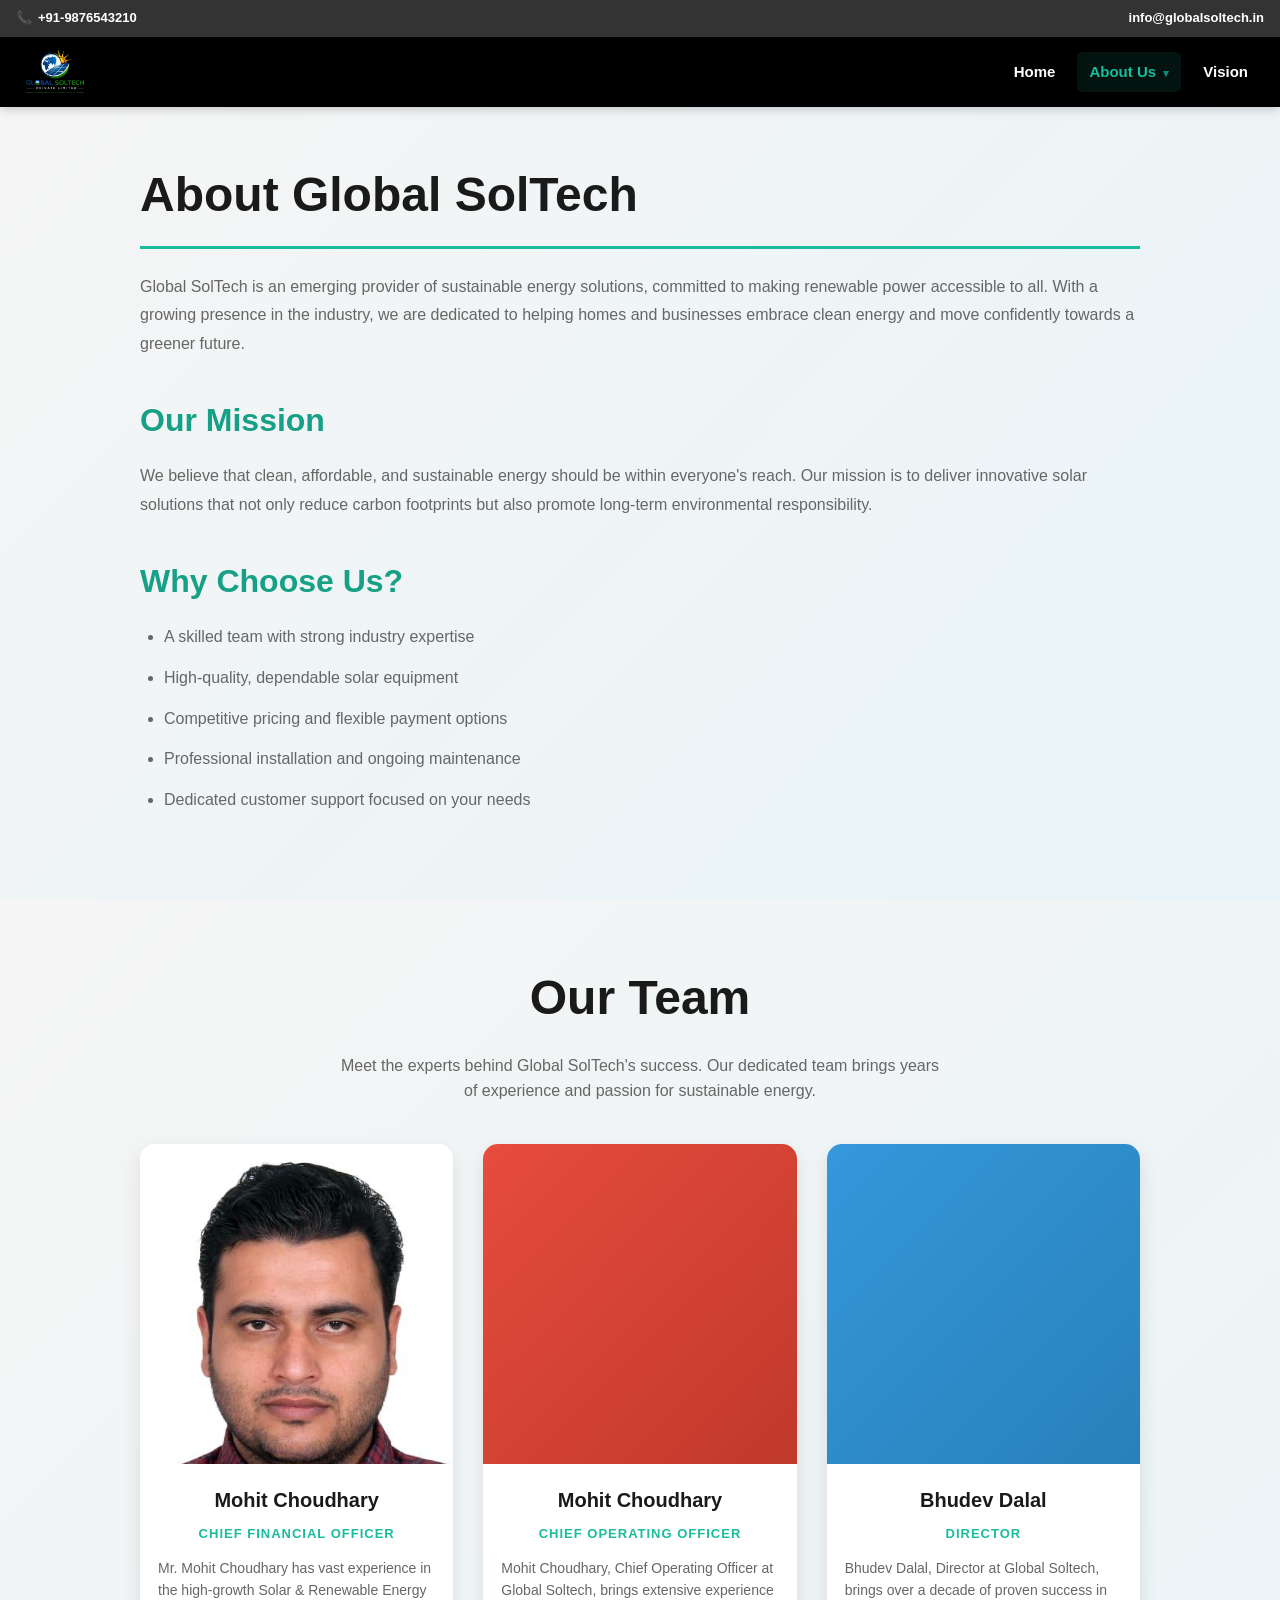
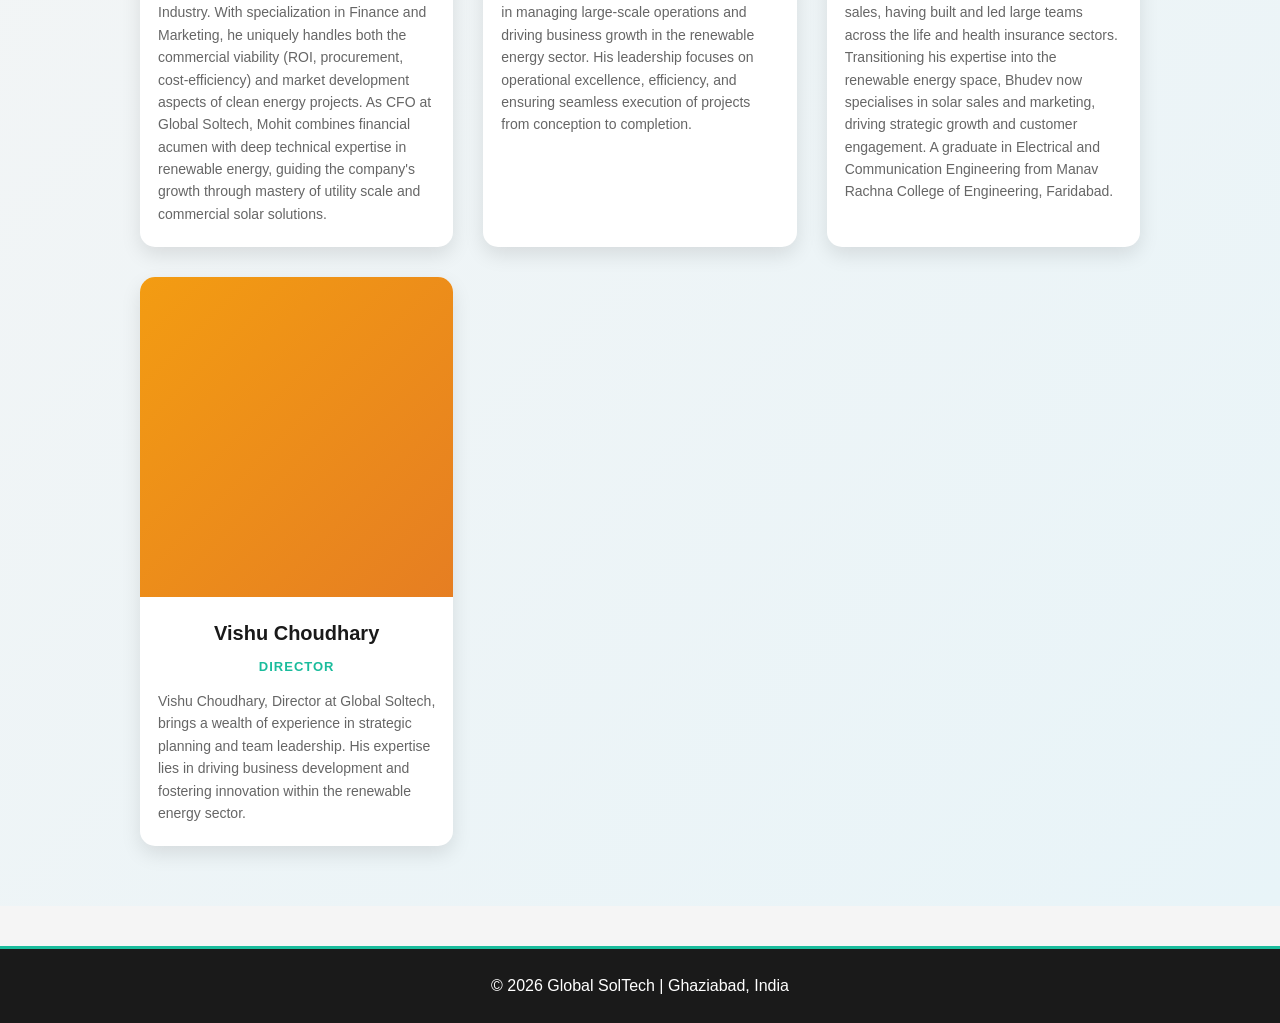
==== commit 499b996d: "css modification for mobile responsiveness" ====
--- a/about.html
+++ b/about.html
@@ -21,7 +21,7 @@
   <header>
     <div class="header-container">
       <div class="logo">
-        <img src="assets/logo.svg" alt="Global SolTech Logo">
+        <a href="index.html"><img src="assets/logo.svg" alt="Global SolTech Logo"></a>
       </div>
       <button class="hamburger" id="hamburger" aria-label="Open menu">
         <span></span><span></span><span></span>
@@ -29,7 +29,7 @@
       <nav id="mainNav">
         <a href="index.html">Home</a>
         <div class="nav-dropdown">
-          <a href="about.html" class="active">About Us</a>
+          <a href="about.html" class="active">About Us <span class="dropdown-arrow">▾</span></a>
           <div class="dropdown-menu">
             <a href="#our-team">Our Team</a>
           </div>
@@ -114,7 +114,7 @@
 
     hamburger.addEventListener('click', () => toggleNav(!mainNav.classList.contains('open')));
     navOverlay.addEventListener('click', () => toggleNav(false));
-    mainNav.querySelectorAll('a').forEach(a => a.addEventListener('click', () => toggleNav(false)));
+    mainNav.querySelectorAll('a').forEach(a => a.addEventListener('click', () => setTimeout(() => toggleNav(false), 10)));
   </script>
 </body>
 </html>
--- a/style.css
+++ b/style.css
@@ -99,7 +99,7 @@
   border: none;
   cursor: pointer;
   padding: 8px;
-  z-index: 1010;
+  z-index: 10000;
   flex-shrink: 0;
 }
 
@@ -148,12 +148,21 @@
 
 .nav-dropdown {
   position: relative;
-  display: inline-block;
+  display: inline-flex;
+  align-items: center;
 }
 
 .nav-dropdown > a {
   display: inline-block;
   margin: 0;
+  pointer-events: auto;
+}
+
+.dropdown-arrow {
+  font-size: 11px;
+  margin-left: 3px;
+  opacity: 0.7;
+  pointer-events: none;
 }
 
 .dropdown-menu {
@@ -164,14 +173,15 @@
   box-shadow: 0 8px 16px rgba(0, 0, 0, 0.2);
   padding: 10px 0;
   z-index: 1;
-  top: 100%;
+  top: calc(100% + 2px);
   left: 0;
   border-radius: 5px;
-  margin-top: 5px;
+  pointer-events: none;
 }
 
 .nav-dropdown:hover .dropdown-menu {
   display: block;
+  pointer-events: auto;
 }
 
 .dropdown-menu a {
@@ -196,7 +206,7 @@
   position: fixed;
   inset: 0;
   background: rgba(0,0,0,0.5);
-  z-index: 1005;
+  z-index: 9998;
 }
 
 .mobile-nav-overlay.open {
@@ -551,10 +561,12 @@
     gap: 0;
     align-items: stretch;
     padding: 80px 0 30px 0;
-    z-index: 1010;
+    z-index: 9999;
     transition: right 0.3s ease;
     box-shadow: -4px 0 20px rgba(0,0,0,0.4);
     overflow-y: auto;
+    -webkit-overflow-scrolling: touch;
+    touch-action: pan-y;
   }
 
   nav.open {
@@ -587,7 +599,8 @@
 
   .dropdown-menu {
     position: static;
-    display: block;
+    display: block !important;
+    pointer-events: auto !important;
     box-shadow: none;
     background: rgba(26, 188, 156, 0.08);
     border-radius: 0;
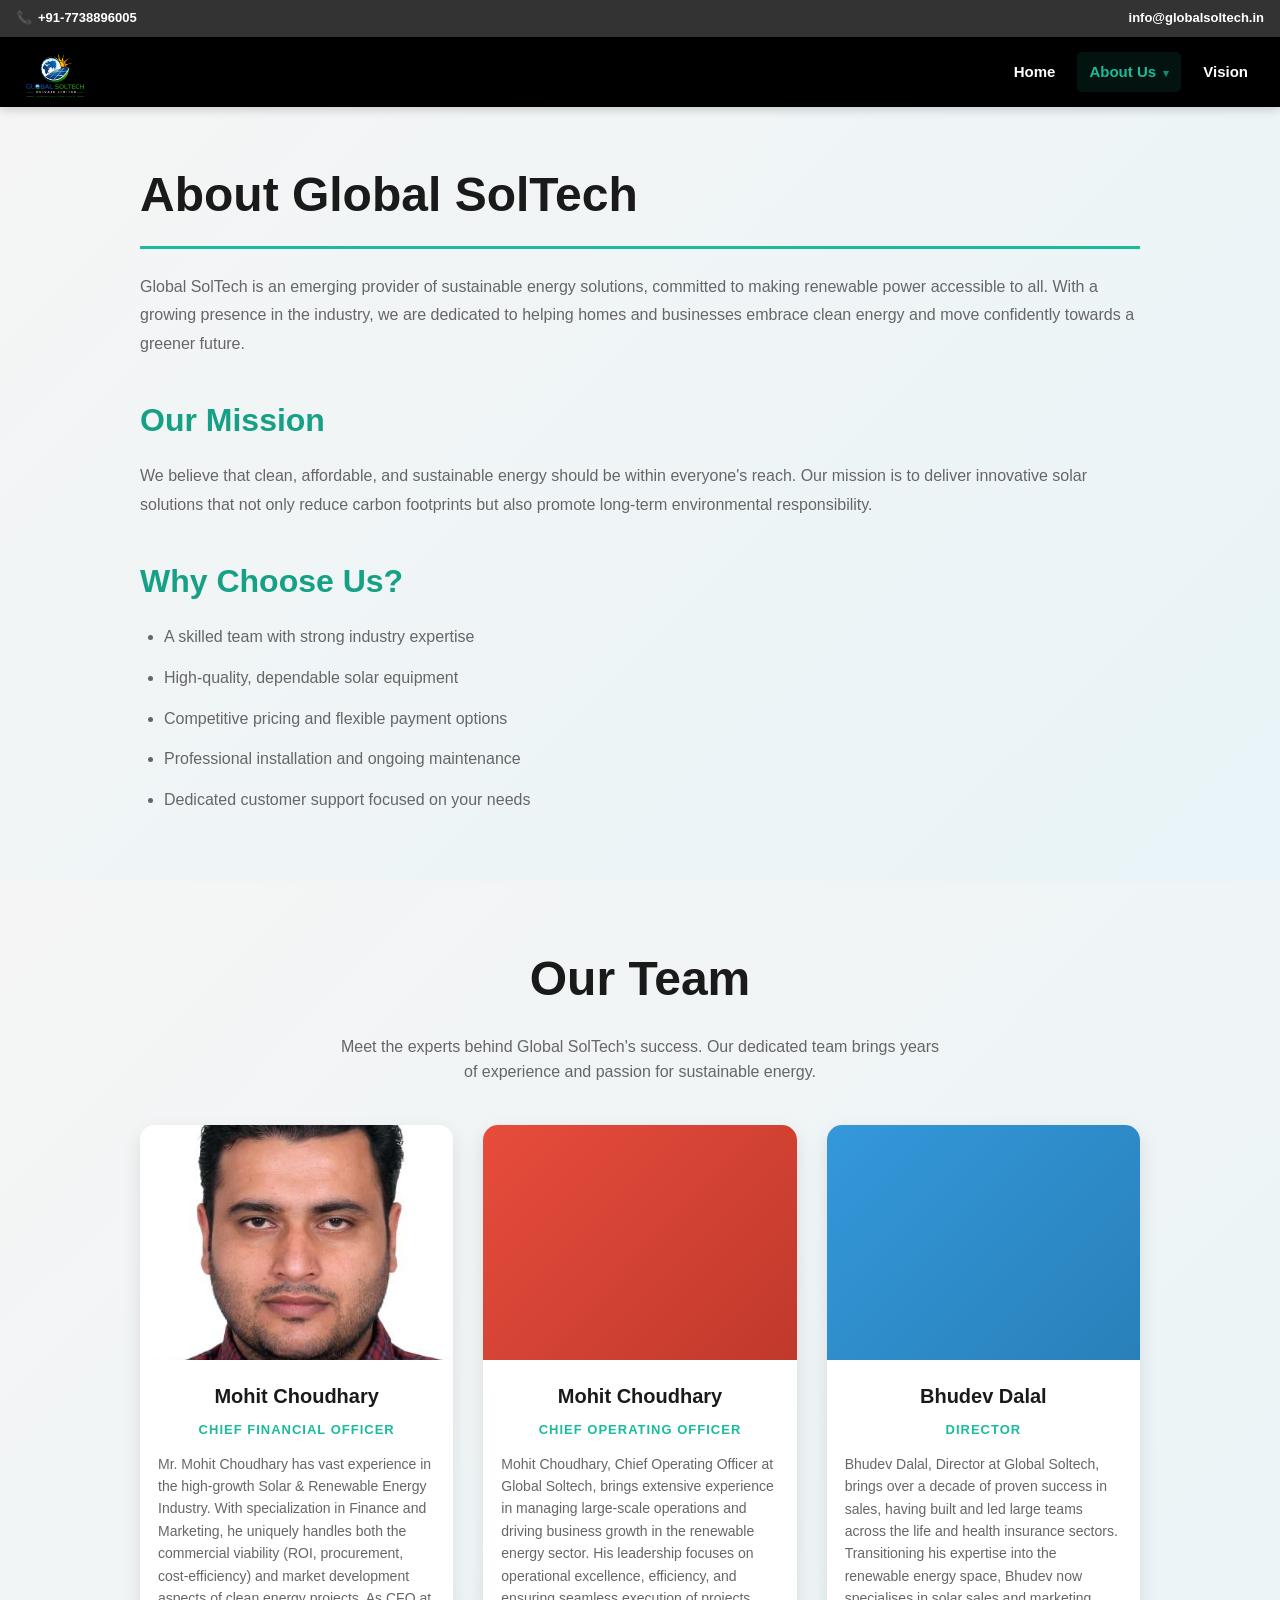
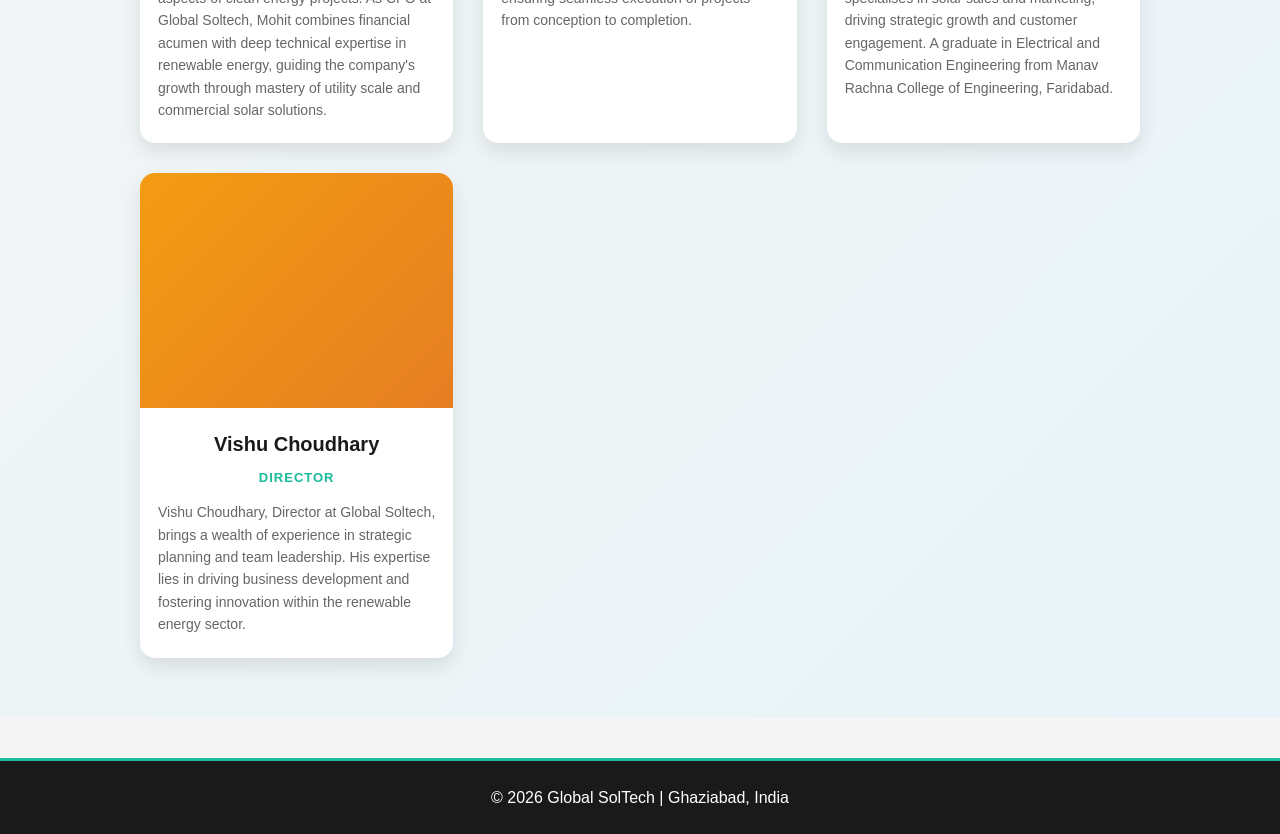
==== commit 41034d66: "change phone number" ====
--- a/about.html
+++ b/about.html
@@ -10,7 +10,7 @@
   <div class="top-bar">
     <div class="top-bar-container">
       <div class="top-bar-left">
-        <span>📞 <a href="tel:+919876543210">+91-9876543210</a></span>
+        <span>📞 <a href="tel:+917738896005">+91-7738896005</a></span>
       </div>
       <div class="top-bar-right">
         <span><a href="mailto:info@globalsoltech.in">info@globalsoltech.in</a></span>
--- a/style.css
+++ b/style.css
@@ -12,11 +12,17 @@
   --gray-text: #666666;
 }
 
+html {
+  min-height: 100%;
+}
+
 body {
+  min-height: 100%;
   font-family: 'Segoe UI', Tahoma, Geneva, Verdana, sans-serif;
   line-height: 1.6;
   color: var(--gray-text);
   background: #f5f5f5;
+  padding-bottom: env(safe-area-inset-bottom);
 }
 
 /* ===== TOP BAR ===== */
@@ -206,7 +212,7 @@
   position: fixed;
   inset: 0;
   background: rgba(0,0,0,0.5);
-  z-index: 9998;
+  z-index: 998;
 }
 
 .mobile-nav-overlay.open {
@@ -216,7 +222,7 @@
 /* ===== HERO SECTION ===== */
 .hero {
   position: relative;
-  height: 100vh;
+  min-height: 100svh;
   min-height: 500px;
   overflow: hidden;
   display: flex;
@@ -233,6 +239,39 @@
   height: 100%;
   object-fit: cover;
   z-index: 1;
+}
+
+img {
+  max-width: 100%;
+  height: auto;
+  display: block;
+}
+
+.product-card {
+  background: white;
+  border-radius: 15px;
+  overflow: hidden;
+  box-shadow: 0 8px 20px rgba(0, 0, 0, 0.08);
+  margin: 20px auto;
+  max-width: 540px;
+}
+
+.product-card img {
+  width: 100%;
+  height: auto;
+  display: block;
+}
+
+.product-card h3 {
+  margin: 16px;
+  color: var(--dark-bg);
+  font-size: 1.2rem;
+}
+
+.product-card p {
+  margin: 0 16px 18px;
+  color: var(--gray-text);
+  font-size: 0.95rem;
 }
 
 .hero::before {
@@ -378,7 +417,6 @@
 
 /* ===== CONTENT SECTION ===== */
 .content-section {
-  min-height: calc(100vh - 107px);
   padding: 50px 20px;
   background: linear-gradient(135deg, #f5f5f5 0%, #e8f4f8 100%);
 }
@@ -483,9 +521,10 @@
 
 .team-image {
   width: 100%;
-  height: 320px;
+  min-height: 220px;
+  aspect-ratio: 4 / 3;
   background-size: cover;
-  background-position: center top;
+  background-position: center center;
   background-repeat: no-repeat;
 }
 
